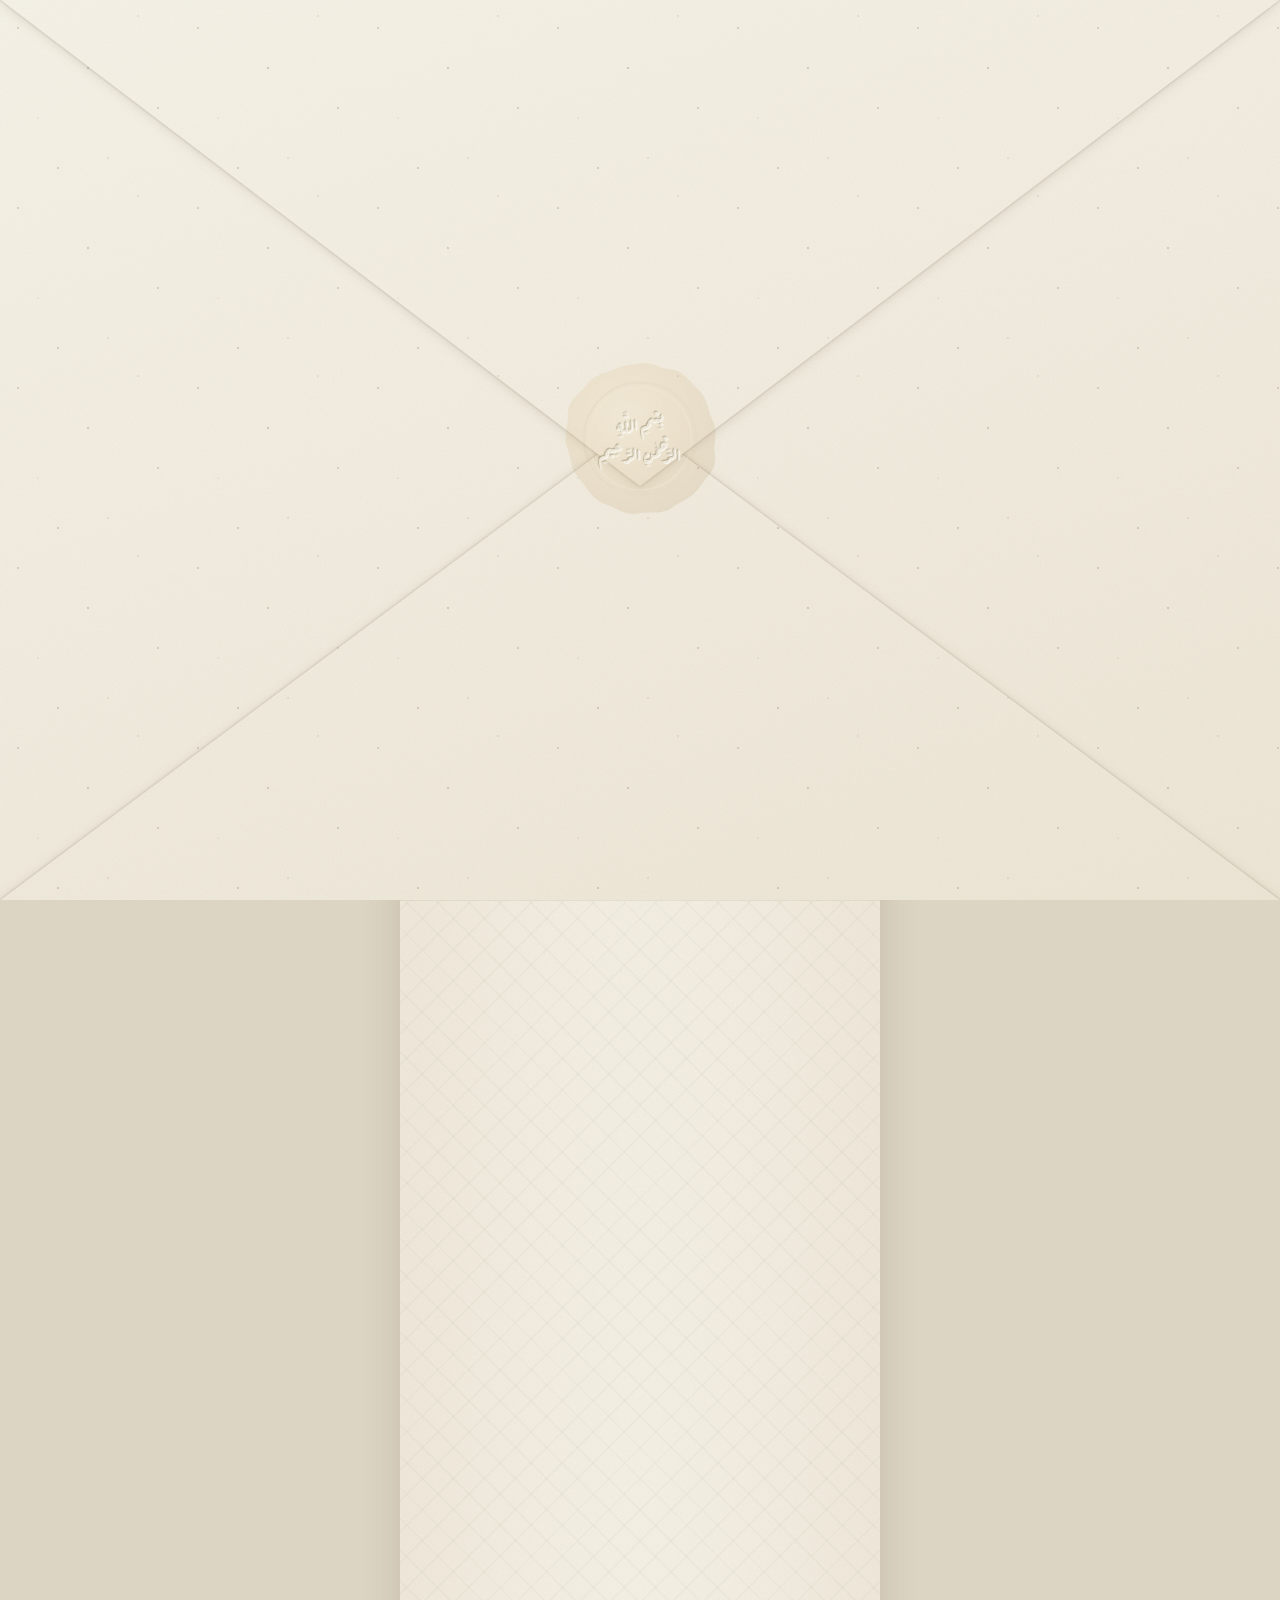
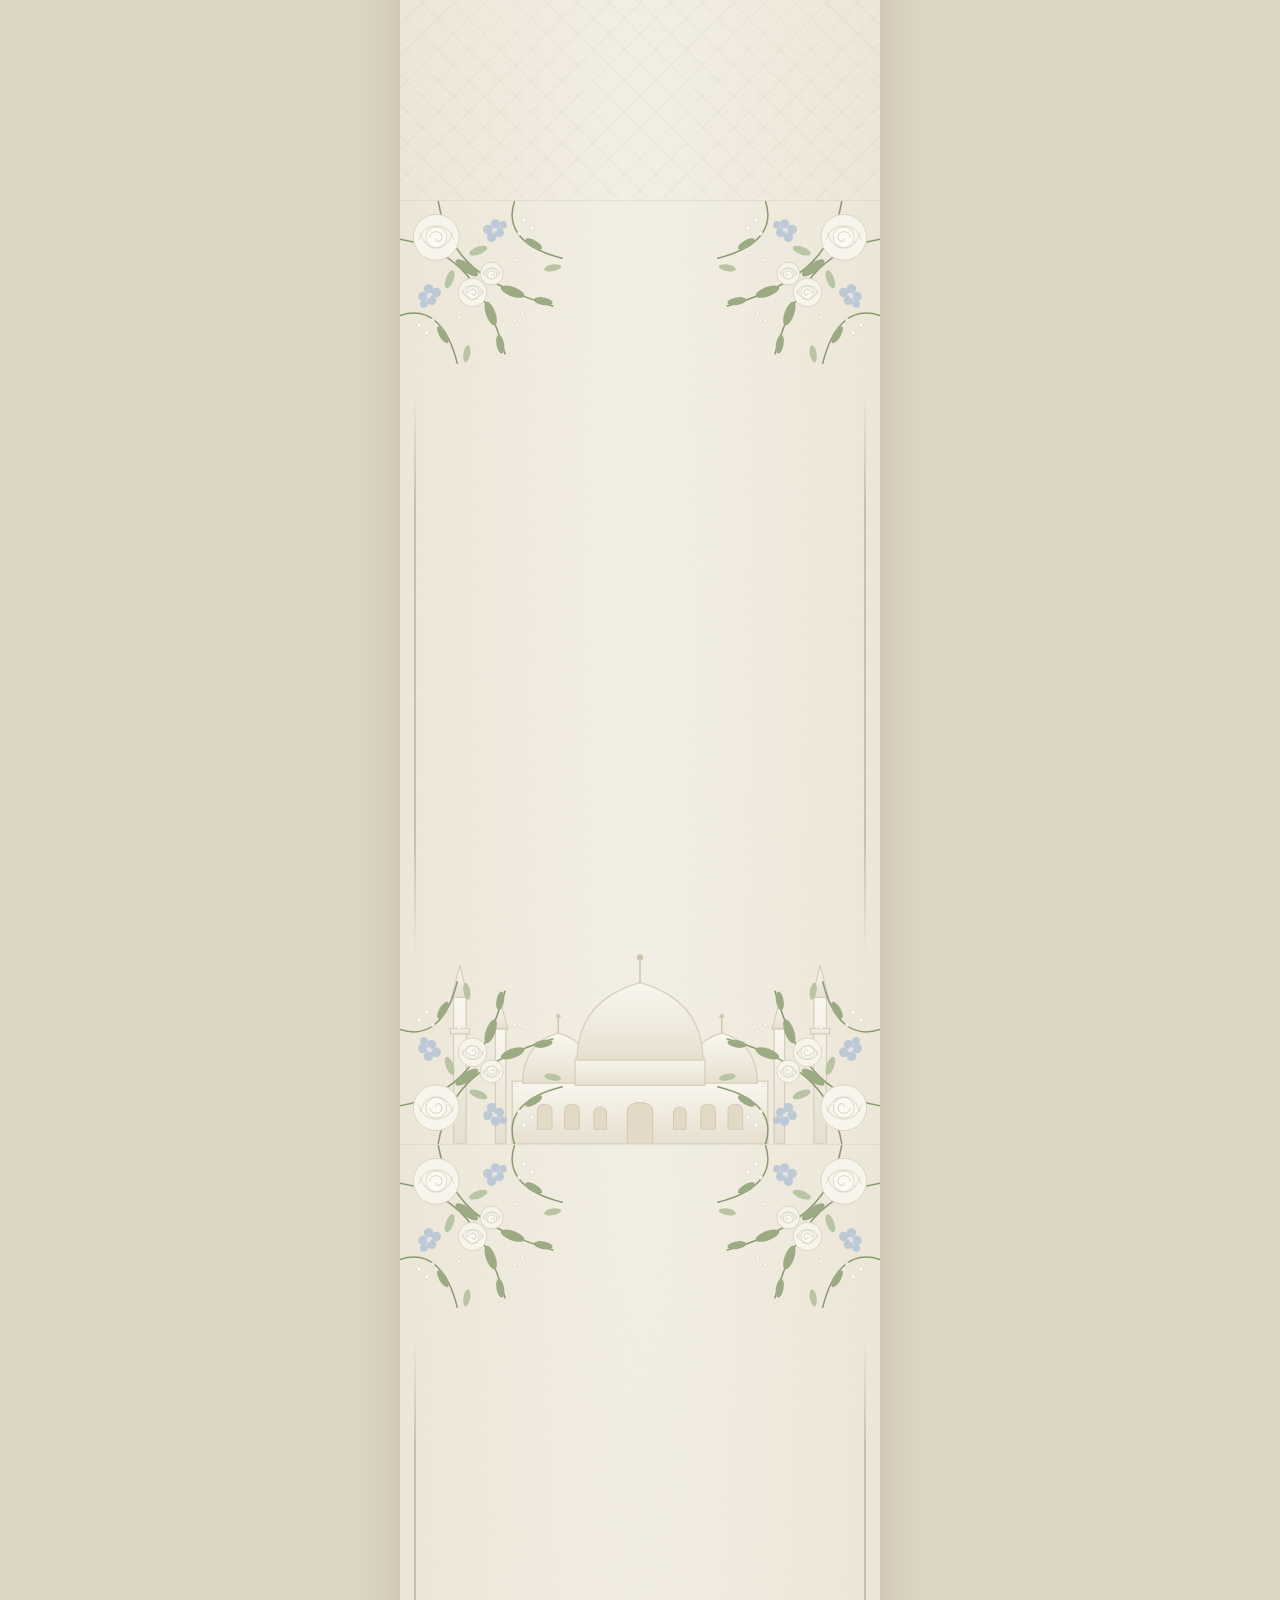
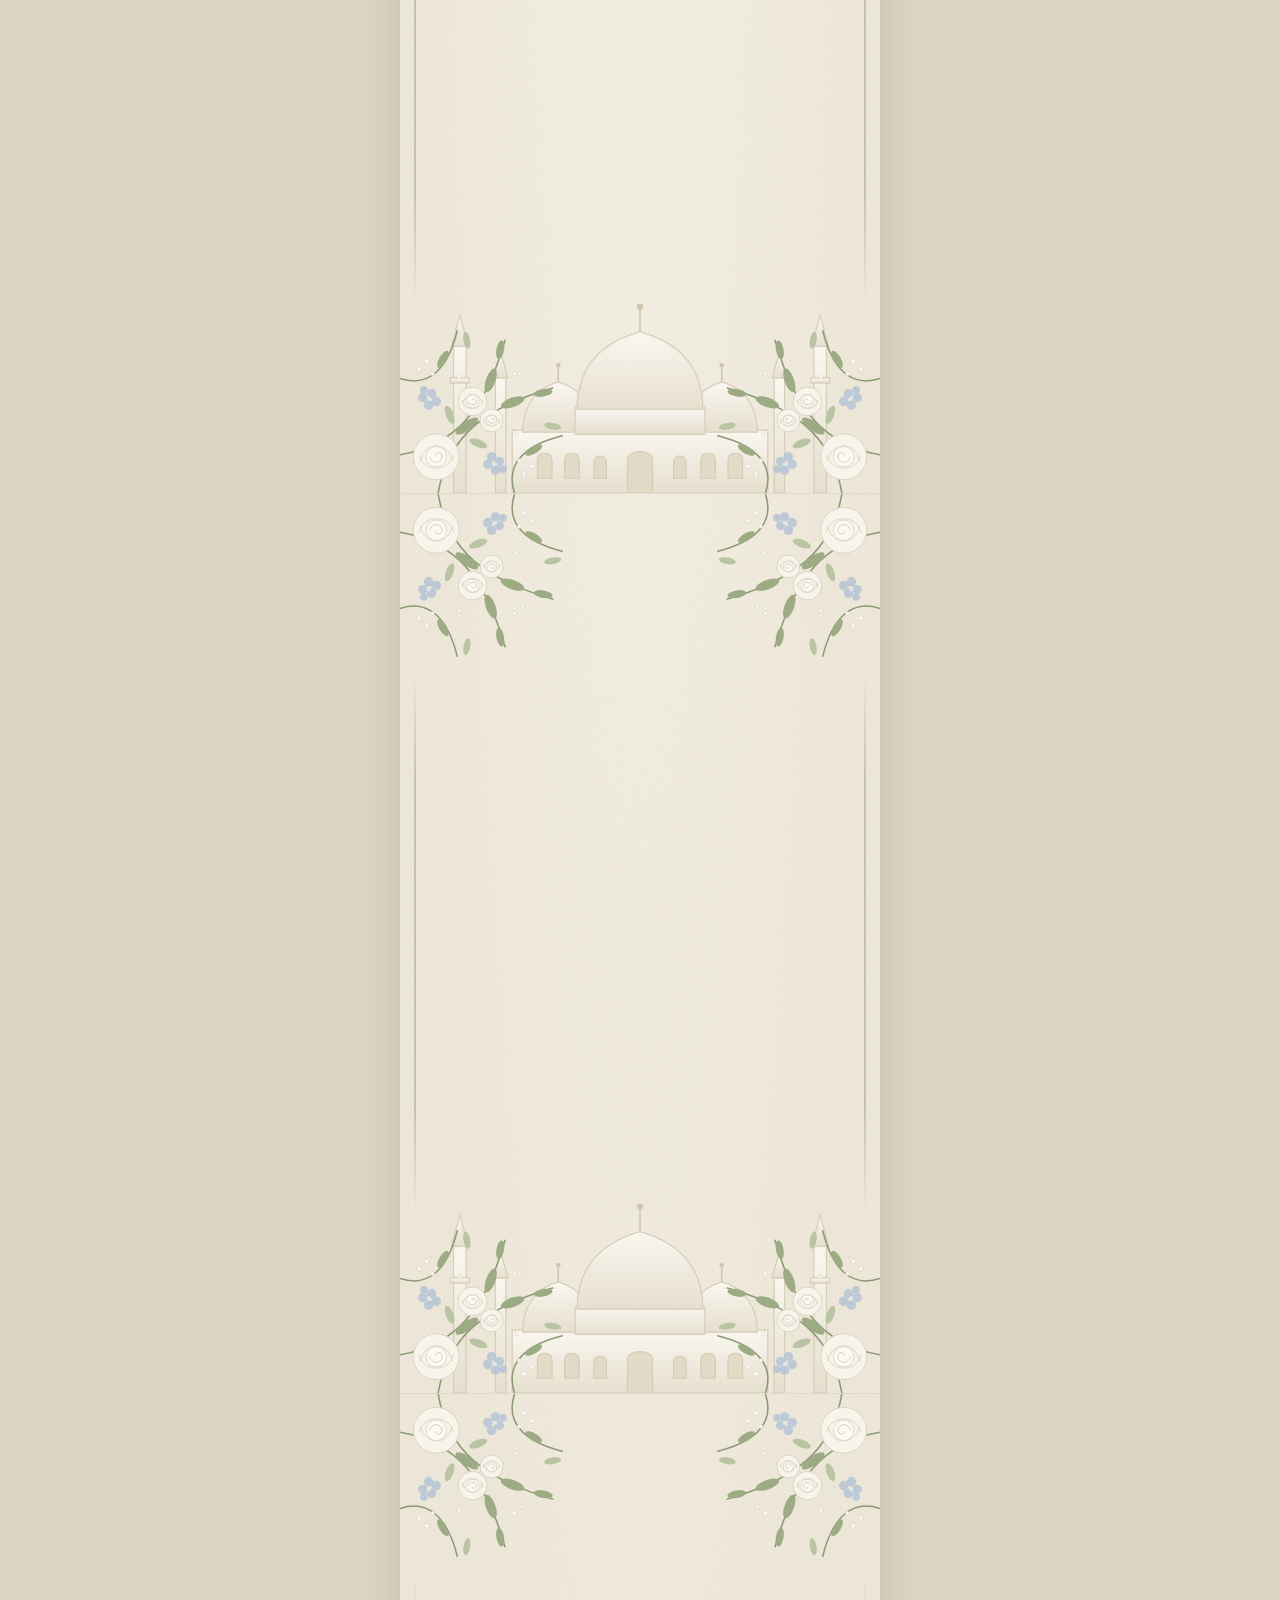
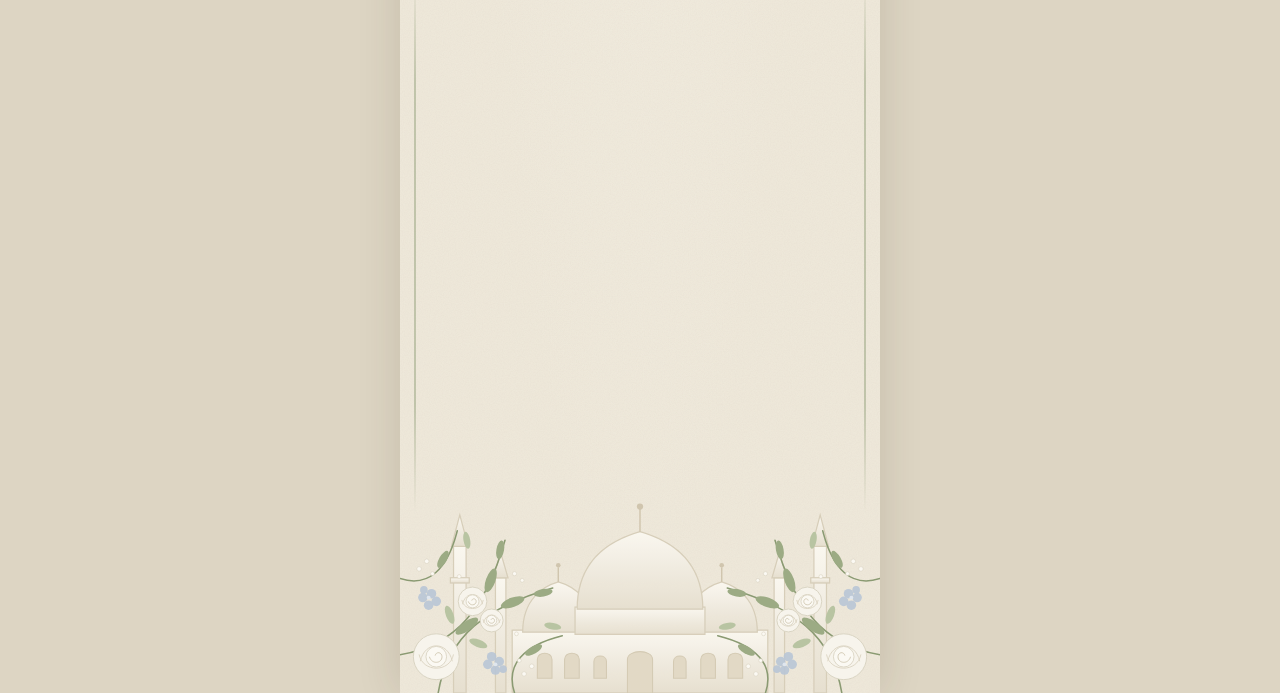
==== index.html @ 8b4df3f0 "Initial commit" ====
<!doctype html>
<html lang="en" translate="no" class="notranslate">
<head>
  <meta charset="utf-8" />
  <meta name="google" content="notranslate" />
  <meta name="viewport" content="width=device-width, initial-scale=1, viewport-fit=cover" />
  <title>Nikah Invitation</title>
  <meta name="description" content="You are invited to our Nikah" />
  <meta name="theme-color" content="#efe9db" />
  <link rel="preconnect" href="https://fonts.googleapis.com" />
  <link rel="preconnect" href="https://fonts.gstatic.com" crossorigin />
  <link href="https://fonts.googleapis.com/css2?family=Amiri:wght@400;700&family=Aref+Ruqaa:wght@400;700&family=Cinzel:wght@500&family=Cormorant+Garamond:ital,wght@0,500;0,600;1,500&family=Great+Vibes&display=swap" rel="stylesheet" />
  <link rel="stylesheet" href="style.css" />
</head>
<body class="locked">

  <!-- Reusable SVG pieces -->
  <svg width="0" height="0" style="position:absolute" aria-hidden="true">
    <defs>
      <!-- Floral corner cluster: vines, leaves, white roses, hydrangeas -->
      <symbol id="corner" viewBox="0 0 220 220">
        <g fill="none" stroke="#8a9a72" stroke-width="1.6" stroke-linecap="round">
          <path d="M0 40 C60 50 90 90 110 160" />
          <path d="M40 0 C50 60 90 90 160 110" />
          <path d="M0 120 C30 110 50 130 60 170" />
          <path d="M120 0 C110 30 130 50 170 60" />
        </g>
        <g fill="#9cab84">
          <ellipse cx="70" cy="70" rx="14" ry="5" transform="rotate(35 70 70)" />
          <ellipse cx="95" cy="118" rx="13" ry="5" transform="rotate(70 95 118)" />
          <ellipse cx="118" cy="95" rx="13" ry="5" transform="rotate(20 118 95)" />
          <ellipse cx="30" cy="50" rx="11" ry="4" transform="rotate(10 30 50)" />
          <ellipse cx="50" cy="30" rx="11" ry="4" transform="rotate(80 50 30)" />
          <ellipse cx="45" cy="140" rx="10" ry="4" transform="rotate(60 45 140)" />
          <ellipse cx="140" cy="45" rx="10" ry="4" transform="rotate(30 140 45)" />
          <ellipse cx="105" cy="150" rx="10" ry="4" transform="rotate(80 105 150)" />
          <ellipse cx="150" cy="105" rx="10" ry="4" transform="rotate(10 150 105)" />
        </g>
        <g fill="#b8c4a2">
          <ellipse cx="82" cy="52" rx="10" ry="4" transform="rotate(-20 82 52)" />
          <ellipse cx="52" cy="82" rx="10" ry="4" transform="rotate(110 52 82)" />
          <ellipse cx="160" cy="70" rx="9" ry="3.5" transform="rotate(-10 160 70)" />
          <ellipse cx="70" cy="160" rx="9" ry="3.5" transform="rotate(100 70 160)" />
        </g>
        <!-- hydrangea clusters -->
        <g fill="#b9c6d6" opacity=".9">
          <circle cx="92" cy="30" r="5"/><circle cx="100" cy="24" r="5"/><circle cx="104" cy="33" r="5"/><circle cx="96" cy="38" r="5"/><circle cx="108" cy="25" r="4"/>
          <circle cx="30" cy="92" r="5"/><circle cx="24" cy="100" r="5"/><circle cx="33" cy="104" r="5"/><circle cx="38" cy="96" r="5"/><circle cx="25" cy="108" r="4"/>
        </g>
        <g fill="#dfe6ee">
          <circle cx="100" cy="30" r="2"/><circle cx="30" cy="100" r="2"/>
        </g>
        <!-- white roses -->
        <g>
          <g transform="translate(38 38)">
            <circle r="24" fill="#f7f4ec" stroke="#d9d3c2" stroke-width="1"/>
            <path d="M-18.0 2.4 C-14.4 -16.8 14.4 -16.8 18.0 2.4" fill="none" stroke="#ddd6c4" stroke-width="1"/>
            <path d="M-16.8 -4.8 C-12.0 16.8 12.0 16.8 16.8 -4.8" fill="none" stroke="#ddd6c4" stroke-width="1"/>
            <circle r="10.8" fill="#fbf9f3" stroke="#d9d3c2" stroke-width=".9"/>
            <path d="M-7.2 0 C-4.8 -8.4 6.0 -7.2 6.0 0 C6.0 4.8 0 6.0 -1.2 1.2" fill="none" stroke="#d3cbb6" stroke-width="1"/>
          </g>
          <g transform="translate(76 96)">
            <circle r="15" fill="#f7f4ec" stroke="#d9d3c2" stroke-width="1"/>
            <path d="M-11.2 1.5 C-9.0 -10.5 9.0 -10.5 11.2 1.5" fill="none" stroke="#ddd6c4" stroke-width="1"/>
            <path d="M-10.5 -3.0 C-7.5 10.5 7.5 10.5 10.5 -3.0" fill="none" stroke="#ddd6c4" stroke-width="1"/>
            <circle r="6.8" fill="#fbf9f3" stroke="#d9d3c2" stroke-width=".9"/>
            <path d="M-4.5 0 C-3.0 -5.2 3.8 -4.5 3.8 0 C3.8 3.0 0 3.8 -0.8 0.8" fill="none" stroke="#d3cbb6" stroke-width="1"/>
          </g>
          <g transform="translate(96 76)">
            <circle r="12" fill="#f7f4ec" stroke="#d9d3c2" stroke-width="1"/>
            <path d="M-9.0 1.2 C-7.2 -8.4 7.2 -8.4 9.0 1.2" fill="none" stroke="#ddd6c4" stroke-width="1"/>
            <path d="M-8.4 -2.4 C-6.0 8.4 6.0 8.4 8.4 -2.4" fill="none" stroke="#ddd6c4" stroke-width="1"/>
            <circle r="5.4" fill="#fbf9f3" stroke="#d9d3c2" stroke-width=".9"/>
            <path d="M-3.6 0 C-2.4 -4.2 3.0 -3.6 3.0 0 C3.0 2.4 0 3.0 -0.6 0.6" fill="none" stroke="#d3cbb6" stroke-width="1"/>
          </g>
        </g>
        <!-- baby's breath -->
        <g fill="#fbf9f3" stroke="#d8d2c0" stroke-width=".6">
          <circle cx="130" cy="20" r="2.4"/><circle cx="138" cy="28" r="2.4"/><circle cx="125" cy="34" r="2"/>
          <circle cx="20" cy="130" r="2.4"/><circle cx="28" cy="138" r="2.4"/><circle cx="34" cy="125" r="2"/>
          <circle cx="120" cy="125" r="2.2"/><circle cx="128" cy="118" r="2"/><circle cx="62" cy="122" r="2"/><circle cx="122" cy="62" r="2"/>
        </g>
      </symbol>

      <!-- Mosque silhouette -->
      <linearGradient id="mosqueFill" x1="0" y1="0" x2="0" y2="1">
        <stop offset="0" stop-color="#fbf8f1"/>
        <stop offset="1" stop-color="#e6dfcf"/>
      </linearGradient>
      <symbol id="mosque" viewBox="0 0 400 210">
        <g fill="url(#mosqueFill)" stroke="#d6cdb8" stroke-width="1.2">
          <!-- minarets -->
          <rect x="22" y="70" width="12" height="140"/><path d="M20 70 L28 40 L36 70Z"/><rect x="19" y="100" width="18" height="5"/>
          <rect x="366" y="70" width="12" height="140"/><path d="M364 70 L372 40 L380 70Z"/><rect x="363" y="100" width="18" height="5"/>
          <rect x="62" y="100" width="10" height="110"/><path d="M60 100 L67 76 L74 100Z"/>
          <rect x="328" y="100" width="10" height="110"/><path d="M326 100 L333 76 L340 100Z"/>
          <!-- base -->
          <rect x="78" y="150" width="244" height="60"/>
          <!-- side domes -->
          <path d="M88 152 C88 120 108 108 122 104 C136 108 156 120 156 152Z"/>
          <path d="M244 152 C244 120 264 108 278 104 C292 108 312 120 312 152Z"/>
          <!-- main dome -->
          <rect x="138" y="128" width="124" height="26"/>
          <path d="M140 130 C140 82 172 64 200 56 C228 64 260 82 260 130Z"/>
        </g>
        <g stroke="#cfc4ac" stroke-width="1.4" fill="none">
          <path d="M200 56 V34"/><path d="M122 104 V90"/><path d="M278 104 V90"/>
        </g>
        <g fill="#cfc4ac">
          <circle cx="200" cy="32" r="3"/><circle cx="122" cy="88" r="2.2"/><circle cx="278" cy="88" r="2.2"/>
        </g>
        <!-- doors & windows -->
        <g fill="#e2d9c5" stroke="#d3c9b2">
          <path d="M188 210 V178 C188 168 212 168 212 178 V210Z"/>
          <path d="M102 196 V178 C102 170 116 170 116 178 V196Z"/><path d="M128 196 V178 C128 170 142 170 142 178 V196Z"/>
          <path d="M258 196 V178 C258 170 272 170 272 178 V196Z"/><path d="M284 196 V178 C284 170 298 170 298 178 V196Z"/>
          <path d="M156 196 V180 C156 173 168 173 168 180 V196Z"/><path d="M232 196 V180 C232 173 244 173 244 180 V196Z"/>
        </g>
      </symbol>

      <!-- Ornamental divider -->
      <symbol id="divider" viewBox="0 0 300 40">
        <g fill="none" stroke="currentColor" stroke-width="2" stroke-linecap="round">
          <path d="M10 20 H118"/><path d="M182 20 H290"/>
          <path d="M150 4 C138 12 138 28 150 36 C162 28 162 12 150 4Z"/>
          <path d="M118 20 C128 10 138 12 142 20 C138 28 128 30 118 20Z"/>
          <path d="M182 20 C172 10 162 12 158 20 C162 28 172 30 182 20Z"/>
        </g>
        <circle cx="150" cy="20" r="3" fill="currentColor"/>
      </symbol>

      <!-- Detail icons -->
      <symbol id="i-calendar" viewBox="0 0 24 24">
        <rect x="3" y="5" width="18" height="16" rx="2.5" fill="currentColor"/><rect x="5" y="10" width="14" height="9" rx="1" fill="#efe9db"/><rect x="7" y="2.5" width="2" height="5" rx="1" fill="currentColor"/><rect x="15" y="2.5" width="2" height="5" rx="1" fill="currentColor"/><g fill="currentColor"><rect x="6.5" y="11.5" width="3" height="2.5"/><rect x="10.5" y="11.5" width="3" height="2.5"/><rect x="14.5" y="11.5" width="3" height="2.5"/><rect x="6.5" y="15" width="3" height="2.5"/><rect x="10.5" y="15" width="3" height="2.5"/><rect x="14.5" y="15" width="3" height="2.5"/></g>
      </symbol>
      <symbol id="i-clock" viewBox="0 0 24 24">
        <g fill="none" stroke="currentColor" stroke-width="2" stroke-linecap="round"><circle cx="12" cy="12" r="9.5"/><path d="M12 6.5V12l3.5 2.5"/></g>
      </symbol>
      <symbol id="i-pin" viewBox="0 0 24 24">
        <path fill="currentColor" d="M12 1.8a7.6 7.6 0 0 0-7.6 7.6c0 5.7 7.6 12.8 7.6 12.8s7.6-7.1 7.6-12.8A7.6 7.6 0 0 0 12 1.8Zm0 10.6a3 3 0 1 1 0-6 3 3 0 0 1 0 6Z"/>
      </symbol>

      <!-- Wax seal edge -->
      <radialGradient id="waxGold" cx="40%" cy="35%" r="70%">
        <stop offset="0" stop-color="#f3d79a"/>
        <stop offset=".45" stop-color="#d4a85a"/>
        <stop offset="1" stop-color="#9c7130"/>
      </radialGradient>
    </defs>
  </svg>

  <!-- ============ ENVELOPE (tap to open) ============ -->
  <div class="envelope" id="envelope" role="button" tabindex="0" aria-label="Tap to open the invitation">
    <div class="flap-wrap left"><div class="flap"></div></div>
    <div class="flap-wrap right"><div class="flap"></div></div>
    <div class="flap-wrap bottom"><div class="flap"></div></div>
    <div class="flap-wrap top"><div class="flap"></div></div>

    <div class="seal-area">
      <div class="seal" id="seal">
        <svg viewBox="0 0 200 200" class="seal-wax">
          <path fill="url(#waxGold)" d="M100 6 C116 4 126 14 140 14 C156 16 162 30 174 40 C186 52 184 66 192 80 C198 96 190 108 194 122 C196 140 182 148 174 162 C164 176 150 178 138 188 C122 196 110 190 96 194 C80 196 70 186 56 182 C40 176 34 162 24 150 C12 136 14 122 8 108 C4 92 12 80 10 66 C12 50 26 44 34 32 C46 18 60 18 72 12 C82 8 90 8 100 6Z"/>
          <circle cx="100" cy="100" r="70" fill="none" stroke="#a87b36" stroke-width="3" opacity=".7"/>
          <circle cx="100" cy="100" r="64" fill="none" stroke="#f5dca3" stroke-width="1.5" opacity=".6"/>
        </svg>
        <span class="seal-text" lang="ar" dir="rtl">بِسْمِ اللَّهِ<br>الرَّحْمَٰنِ الرَّحِيمِ</span>
      </div>
      <p class="tap-hint">Tap to open</p>
      <svg class="hint-divider"><use href="#divider"/></svg>
    </div>
  </div>

  <!-- ============ INVITATION ============ -->
  <main class="invite" id="invite">

    <!-- 1. Bismillah + Quran 78:8 -->
    <section class="page framed">
      <div class="frame" aria-hidden="true">
        <svg class="c tl"><use href="#corner"/></svg><svg class="c tr"><use href="#corner"/></svg>
        <svg class="c bl"><use href="#corner"/></svg><svg class="c br"><use href="#corner"/></svg>
      </div>
      <div class="content">
        <p class="ar bismillah reveal" lang="ar" dir="rtl">بِسْمِ اللَّهِ الرَّحْمَٰنِ الرَّحِيمِ</p>
        <p class="ar ar-xl reveal" lang="ar" dir="rtl">وَخَلَقْنَاكُمْ أَزْوَاجًا</p>
        <p class="body reveal">And We created you in pairs<br>Quran 78:8</p>
        <p class="script tagline reveal">Join us as two hearts become one.</p>
      </div>
      <svg class="mosque" aria-hidden="true"><use href="#mosque"/></svg>
    </section>

    <!-- 2. The Nikah of -->
    <section class="page arch-page">
      <div class="arch reveal">
        <svg class="arch-flowers l" aria-hidden="true"><use href="#corner"/></svg>
        <svg class="arch-flowers r" aria-hidden="true"><use href="#corner"/></svg>
        <div class="arch-inner">
          <p class="ar ar-lg reveal" lang="ar" dir="rtl">فِي الدُّنْيَا وَالْآخِرَةِ</p>
          <p class="body small reveal">“In this world and<br>the hereafter”</p>
          <p class="caps reveal" data-only="nikah">The Nikah of</p>
          <p class="caps reveal" data-only="walima">The Walima of</p>
          <div class="names reveal">
            <span class="script name" data-field="groom"></span>
            <span class="parent" data-field="groomParents"></span>
            <span class="script amp">&amp;</span>
            <span class="script name" data-field="bride"></span>
            <span class="parent" data-field="brideParents"></span>
          </div>
          <p class="save-date reveal" data-only="nikah" data-field="nikah.dateText"></p>
          <p class="save-date reveal" data-only="walima" data-field="walima.dateText"></p>
        </div>
      </div>
    </section>

    <!-- 3. Nikah: date, time, venue (not shown on /walima) -->
    <section class="page framed" data-only="nikah">
      <div class="frame" aria-hidden="true">
        <svg class="c tl"><use href="#corner"/></svg><svg class="c tr"><use href="#corner"/></svg>
        <svg class="c bl"><use href="#corner"/></svg><svg class="c br"><use href="#corner"/></svg>
      </div>
      <div class="content details">
        <p class="ar ar-xl reveal" lang="ar" dir="rtl">إِنْ شَاءَ اللَّهُ</p>
        <h2 class="script event-title reveal">Nikah</h2>

        <div class="detail reveal">
          <svg class="icon"><use href="#i-calendar"/></svg>
          <p data-field="nikah.dateText"></p>
        </div>
        <div class="detail reveal">
          <svg class="icon"><use href="#i-clock"/></svg>
          <p data-field="nikah.timeText"></p>
        </div>
        <div class="detail reveal">
          <svg class="icon"><use href="#i-pin"/></svg>
          <p data-field="nikah.venue"></p>
          <a class="btn" data-field-href="nikah.mapUrl" target="_blank" rel="noopener">View on map</a>
        </div>
      </div>
      <svg class="mosque" aria-hidden="true"><use href="#mosque"/></svg>
    </section>

    <!-- 4. Walima: date, time, venue -->
    <section class="page framed">
      <div class="frame" aria-hidden="true">
        <svg class="c tl"><use href="#corner"/></svg><svg class="c tr"><use href="#corner"/></svg>
        <svg class="c bl"><use href="#corner"/></svg><svg class="c br"><use href="#corner"/></svg>
      </div>
      <div class="content details">
        <svg class="divider reveal" aria-hidden="true" data-only="nikah"><use href="#divider"/></svg>
        <p class="ar ar-xl reveal" lang="ar" dir="rtl" data-only="walima">إِنْ شَاءَ اللَّهُ</p>
        <h2 class="script event-title reveal">Walima Ceremony</h2>
        <p class="body small reveal">Your presence will make our joy complete</p>

        <div class="detail reveal">
          <svg class="icon"><use href="#i-calendar"/></svg>
          <p data-field="walima.dateText"></p>
        </div>
        <div class="detail reveal">
          <svg class="icon"><use href="#i-clock"/></svg>
          <p data-field="walima.timeText"></p>
        </div>
        <div class="detail reveal">
          <svg class="icon"><use href="#i-pin"/></svg>
          <p data-field="walima.venue"></p>
          <a class="btn" data-field-href="walima.mapUrl" target="_blank" rel="noopener">View on map</a>
        </div>
      </div>
      <svg class="mosque" aria-hidden="true"><use href="#mosque"/></svg>
    </section>

    <!-- 5. Countdown (to the Nikah, or to the Walima on /walima) -->
    <section class="page framed countdown-page">
      <div class="frame" aria-hidden="true">
        <svg class="c tl"><use href="#corner"/></svg><svg class="c tr"><use href="#corner"/></svg>
        <svg class="c bl"><use href="#corner"/></svg><svg class="c br"><use href="#corner"/></svg>
      </div>
      <div class="content">
        <h2 class="script event-title reveal">The Celebration Begins</h2>
        <svg class="divider reveal" aria-hidden="true"><use href="#divider"/></svg>
        <div class="countdown reveal" aria-label="Countdown to the celebration">
          <div><b id="cd-d">0</b><span>Days</span></div>
          <div><b id="cd-h">00</b><span>Hours</span></div>
          <div><b id="cd-m">00</b><span>Minutes</span></div>
          <div><b id="cd-s">00</b><span>Seconds</span></div>
        </div>
      </div>
      <svg class="mosque" aria-hidden="true"><use href="#mosque"/></svg>
    </section>

    <!-- 6. Duas -->
    <section class="page framed">
      <div class="frame" aria-hidden="true">
        <svg class="c tl"><use href="#corner"/></svg><svg class="c tr"><use href="#corner"/></svg>
        <svg class="c bl"><use href="#corner"/></svg><svg class="c br"><use href="#corner"/></svg>
      </div>
      <div class="content">
        <p class="ar ar-lg reveal" lang="ar" dir="rtl">بَارَكَ اللَّهُ لَكُمَا وَبَارَكَ عَلَيْكُمَا<br>وَجَمَعَ بَيْنَكُمَا فِي خَيْرٍ</p>
        <p class="body reveal">May Allah bless you, shower His blessings upon you and join you together in goodness</p>
        <svg class="divider reveal" aria-hidden="true"><use href="#divider"/></svg>
        <p class="ar ar-xl reveal" lang="ar" dir="rtl">جَزَاكُمُ اللَّهُ خَيْرًا</p>
        <p class="body reveal">Please keep the couple in your duas</p>
      </div>
      <svg class="mosque" aria-hidden="true"><use href="#mosque"/></svg>
    </section>
  </main>

  <button class="scroll-arrow" id="scrollArrow" aria-label="Scroll down" hidden>
    <svg viewBox="0 0 24 24" fill="none" stroke="currentColor" stroke-width="2" stroke-linecap="round" stroke-linejoin="round"><path d="M6 9l6 6 6-6"/></svg>
  </button>

  <!-- Background music: put a file at assets/music.mp3 (button hides itself if missing) -->
  <audio id="music" src="assets/music.mp3" loop preload="auto"></audio>
  <button class="music-btn" id="musicBtn" aria-label="Pause music" hidden>
    <svg class="i-pause" viewBox="0 0 24 24"><rect x="6" y="5" width="4" height="14" rx="1"/><rect x="14" y="5" width="4" height="14" rx="1"/></svg>
    <svg class="i-play" viewBox="0 0 24 24"><path d="M8 5v14l11-7z"/></svg>
  </button>

  <script src="script.js"></script>
</body>
</html>
---- style.css ----
:root {
  --cream: #efe9db;
  --cream-light: #f6f2e8;
  --paper: #ece6d6;
  --green: #3f6140;
  --green-soft: #5f7a55;
  --sage: #8a9a72;
  --line: #cfc6b0;
  --gold: #c99a4e;

  --f-ar: "Amiri", serif;
  --f-ar-callig: "Aref Ruqaa", "Amiri", serif;
  --f-script: "Great Vibes", cursive;
  --f-serif: "Cormorant Garamond", Georgia, serif;
  --f-caps: "Cinzel", serif;

  /* soft paper grain */
  --grain: url("data:image/svg+xml,%3Csvg xmlns='http://www.w3.org/2000/svg' width='240' height='240'%3E%3Cfilter id='n'%3E%3CfeTurbulence type='fractalNoise' baseFrequency='.85' numOctaves='3' stitchTiles='stitch'/%3E%3CfeColorMatrix values='0 0 0 0 .45 0 0 0 0 .4 0 0 0 0 .3 0 0 0 .09 0'/%3E%3C/filter%3E%3Crect width='100%25' height='100%25' filter='url(%23n)'/%3E%3C/svg%3E");
  /* sparse dark speckles like recycled paper */
  --speckle: url("data:image/svg+xml,%3Csvg xmlns='http://www.w3.org/2000/svg' width='180' height='180'%3E%3Cg fill='%237a6f5a' opacity='.35'%3E%3Ccircle cx='20' cy='30' r='.9'/%3E%3Ccircle cx='140' cy='18' r='.7'/%3E%3Ccircle cx='90' cy='70' r='1.1'/%3E%3Ccircle cx='40' cy='120' r='.6'/%3E%3Ccircle cx='160' cy='110' r='.9'/%3E%3Ccircle cx='110' cy='160' r='.7'/%3E%3Ccircle cx='60' cy='170' r='1'/%3E%3C/g%3E%3C/svg%3E");
}

* { box-sizing: border-box; margin: 0; padding: 0; }

html { scroll-behavior: smooth; }

body {
  background: #ddd5c3;
  color: var(--green);
  font-family: var(--f-serif);
  -webkit-font-smoothing: antialiased;
  overflow-x: hidden;
}
body.locked { overflow: hidden; height: 100svh; }

/* ================= ENVELOPE ================= */
.envelope {
  position: fixed;
  inset: 0;
  z-index: 50;
  cursor: pointer;
  overflow: hidden;
  -webkit-tap-highlight-color: transparent;
  outline: none;
}
.flap-wrap {
  position: absolute;
  inset: 0;
  filter: drop-shadow(0 0 1.5px rgba(80, 65, 40, .28)) drop-shadow(0 2px 6px rgba(80, 65, 40, .12));
  transition: transform 1.3s cubic-bezier(.7, 0, .25, 1);
  will-change: transform;
}
.flap {
  position: absolute;
  inset: -2px;
  background: var(--grain), var(--speckle), linear-gradient(160deg, var(--cream-light), var(--paper));
}
.flap-wrap.left   .flap { clip-path: polygon(0 0, 52% 50%, 0 100%); }
.flap-wrap.right  .flap { clip-path: polygon(100% 0, 48% 50%, 100% 100%); }
.flap-wrap.bottom .flap { clip-path: polygon(0 100%, 50% 47%, 100% 100%); background-color: var(--paper); }
.flap-wrap.top    .flap { clip-path: polygon(0 0, 100% 0, 50% 54%); }
.flap-wrap.left, .flap-wrap.right { z-index: 1; }
.flap-wrap.bottom { z-index: 2; }
.flap-wrap.top { z-index: 3; }

.seal-area {
  position: absolute;
  z-index: 5;
  left: 50%;
  top: 54%;
  transform: translate(-50%, -50%);
  display: flex;
  flex-direction: column;
  align-items: center;
  gap: 18px;
  transition: opacity .6s ease .5s;
}
.seal {
  position: relative;
  width: clamp(120px, 34vw, 160px);
  aspect-ratio: 1;
  display: grid;
  place-items: center;
  filter: drop-shadow(0 6px 10px rgba(90, 60, 20, .35));
  transition: filter .9s ease, transform .9s ease;
  animation: breathe 2.8s ease-in-out infinite;
}
.seal-wax { position: absolute; inset: 0; width: 100%; height: 100%; transition: opacity .9s ease; }
.seal-text {
  position: relative;
  font-family: var(--f-ar-callig);
  font-size: clamp(15px, 4.4vw, 20px);
  line-height: 1.5;
  text-align: center;
  color: #7a5520;
  text-shadow: 0 1px 0 rgba(255, 236, 190, .7), 0 -1px 0 rgba(90, 55, 10, .35);
  transition: color .9s ease, text-shadow .9s ease;
}
.tap-hint {
  font-family: var(--f-serif);
  font-size: clamp(20px, 5.5vw, 26px);
  color: #5b5444;
  letter-spacing: .02em;
  margin-top: 14px;
}
.hint-divider { width: 180px; height: 24px; color: #8d8470; margin-top: -10px; }

@keyframes breathe {
  0%, 100% { transform: scale(1); }
  50% { transform: scale(1.04); }
}

/* step 1: seal melts into an embossed paper seal */
.envelope.opening .seal { animation: none; filter: drop-shadow(0 0 0 transparent); }
.envelope.opening .seal-wax { opacity: .12; }
.envelope.opening .seal-text {
  color: var(--paper);
  text-shadow: 1px 1px 1px rgba(255, 255, 255, .8), -1px -1px 1px rgba(90, 75, 50, .35);
}
.envelope.opening .tap-hint,
.envelope.opening .hint-divider { opacity: 0; transition: opacity .4s ease; }

/* step 2: flaps slide away */
.envelope.open .seal-area { opacity: 0; transition-delay: 0s; }
.envelope.open .flap-wrap.top    { transform: translateY(-105%); }
.envelope.open .flap-wrap.bottom { transform: translateY(105%); transition-delay: .08s; }
.envelope.open .flap-wrap.left   { transform: translateX(-105%); transition-delay: .16s; }
.envelope.open .flap-wrap.right  { transform: translateX(105%); transition-delay: .16s; }
.envelope.gone { display: none; }

/* ================= INVITATION ================= */
.invite {
  max-width: 480px;
  margin: 0 auto;
  background: var(--grain), radial-gradient(ellipse at 50% 40%, var(--cream-light), var(--cream) 70%);
  box-shadow: 0 0 40px rgba(60, 50, 30, .15);
}
.page {
  position: relative;
  min-height: 100svh;
  overflow: hidden;
  display: flex;
  flex-direction: column;
  align-items: center;
  justify-content: flex-start;
  text-align: center;
  padding: 16vh 28px 0;
}
.page + .page { border-top: 1px solid rgba(138, 154, 114, .15); }
.content {
  position: relative;
  z-index: 2;
  width: 100%;
  display: flex;
  flex-direction: column;
  align-items: center;
  gap: 14px;
  padding-bottom: calc(min(46vw, 220px) + 40px); /* room for the mosque */
}

/* floral frame */
.frame { position: absolute; inset: 0; pointer-events: none; z-index: 3; }
.frame .c { position: absolute; width: min(46vw, 210px); height: min(46vw, 210px); }
.frame .tl { top: 0; left: 0; }
.frame .tr { top: 0; right: 0; transform: scaleX(-1); }
.frame .bl { bottom: 0; left: 0; transform: scaleY(-1); }
.frame .br { bottom: 0; right: 0; transform: scale(-1, -1); }
.frame::before, .frame::after {
  /* thin vine running down each side */
  content: "";
  position: absolute;
  top: 20%; bottom: 20%;
  width: 2px;
  background: linear-gradient(transparent, var(--sage) 20%, var(--sage) 80%, transparent);
  opacity: .45;
}
.frame::before { left: 14px; }
.frame::after { right: 14px; }

.mosque {
  position: absolute;
  z-index: 1;
  bottom: 0;
  left: 50%;
  transform: translateX(-50%);
  width: min(92%, 420px);
  height: min(46vw, 220px);
  opacity: .95;
}

/* typography */
.ar { font-family: var(--f-ar); color: var(--green); line-height: 1.6; }
.bismillah { font-family: var(--f-ar-callig); font-size: clamp(22px, 6vw, 28px); margin-bottom: 18px; }
.ar-xl { font-family: var(--f-ar-callig); font-size: clamp(42px, 12vw, 58px); line-height: 1.4; }
.ar-lg { font-family: var(--f-ar-callig); font-size: clamp(28px, 8vw, 38px); line-height: 1.5; }
.body { font-size: clamp(20px, 5.4vw, 24px); font-weight: 500; color: var(--green-soft); line-height: 1.35; max-width: 22em; }
.body.small { font-size: clamp(17px, 4.6vw, 20px); }
.script { font-family: var(--f-script); color: var(--green); }
.tagline { font-size: clamp(34px, 9.5vw, 44px); line-height: 1.25; margin-top: 9vh; }
.caps { font-family: var(--f-caps); font-size: clamp(20px, 5.6vw, 26px); letter-spacing: .04em; margin-top: 22px; }
.names { display: flex; flex-direction: column; align-items: center; }
.names .name { font-size: clamp(44px, 12.5vw, 60px); line-height: 1.15; }
.names .amp { font-size: clamp(36px, 10vw, 48px); line-height: 1.2; margin-top: 6px; }
.names .parent {
  font-family: var(--f-serif);
  font-style: italic;
  font-size: clamp(16px, 4.4vw, 19px);
  color: var(--green-soft);
  opacity: .9;
}

/* arch page */
.arch-page {
  justify-content: center;
  padding: 7vh 20px;
  background:
    repeating-linear-gradient(45deg, rgba(138, 154, 114, .05) 0 2px, transparent 2px 22px),
    repeating-linear-gradient(-45deg, rgba(138, 154, 114, .05) 0 2px, transparent 2px 22px);
}
.arch {
  position: relative;
  width: 100%;
  max-width: 400px;
  min-height: 84svh;
  border-radius: 50% 50% 18px 18px / 26% 26% 18px 18px;
  background: var(--grain), linear-gradient(var(--cream-light), #ece5d4);
  border: 1.5px solid var(--line);
  box-shadow: inset 0 0 0 8px var(--cream-light), inset 0 0 0 9.5px var(--line), 0 10px 30px rgba(70, 60, 40, .12);
  display: flex;
  align-items: center;
  justify-content: center;
  padding: 18% 26px 40px;
}
.arch-inner { position: relative; z-index: 2; display: flex; flex-direction: column; align-items: center; gap: 10px; }
.arch-flowers { position: absolute; width: 150px; height: 150px; z-index: 1; opacity: .95; }
.arch-flowers.l { top: 22%; left: -28px; transform: rotate(-30deg); }
.arch-flowers.r { top: 22%; right: -28px; transform: scaleX(-1) rotate(-30deg); }

/* details page */
.details { gap: 22px; }
.details .ar-xl { margin-bottom: -10px; }
.event-title { font-weight: 400; font-size: clamp(40px, 11vw, 52px); line-height: 1.2; margin-bottom: 4px; }
.details .divider { margin: 0; }

/* Nikah date under the names */
.save-date {
  margin-top: 18px;
  padding: 8px 18px;
  border-top: 1px solid var(--line);
  border-bottom: 1px solid var(--line);
  font-family: var(--f-caps);
  font-size: clamp(14px, 3.8vw, 16px);
  letter-spacing: .1em;
  text-transform: uppercase;
  color: var(--green-soft);
}

.countdown-page .content { justify-content: center; flex: 1; }
.detail { display: flex; flex-direction: column; align-items: center; gap: 10px; }
.detail p { font-size: clamp(21px, 5.8vw, 26px); font-weight: 600; letter-spacing: .03em; color: var(--green-soft); }
.icon { width: 46px; height: 46px; color: var(--green-soft); }
.btn {
  margin-top: 4px;
  font-family: var(--f-caps);
  font-size: 13px;
  letter-spacing: .12em;
  text-transform: uppercase;
  color: var(--green);
  text-decoration: none;
  padding: 9px 20px;
  border: 1px solid var(--sage);
  border-radius: 999px;
  background: rgba(255, 255, 255, .35);
}
.btn:active { background: rgba(138, 154, 114, .2); }

.countdown {
  display: flex;
  gap: clamp(10px, 4vw, 22px);
  margin-top: 10px;
  padding: 16px 20px;
  border-top: 1px solid var(--line);
  border-bottom: 1px solid var(--line);
}
.countdown div { display: flex; flex-direction: column; align-items: center; min-width: 48px; }
.countdown b { font-family: var(--f-serif); font-weight: 600; font-size: clamp(28px, 8vw, 36px); color: var(--green); }
.countdown span { font-size: 14px; letter-spacing: .08em; color: var(--green-soft); }

.divider { width: 200px; height: 28px; color: var(--green-soft); margin: 18px 0; }

/* scroll-down arrow */
.scroll-arrow {
  position: fixed; z-index: 40; left: 50%; bottom: 22px;
  width: 46px; height: 46px; margin-left: -23px; border-radius: 50%;
  border: 1.5px solid var(--sage);
  background: rgba(246, 242, 232, .85);
  color: var(--green);
  display: grid; place-items: center;
  box-shadow: 0 4px 14px rgba(60, 50, 30, .18);
  cursor: pointer;
  -webkit-tap-highlight-color: transparent;
  animation: bounce 1.8s ease-in-out infinite;
  transition: opacity .4s ease;
}
.scroll-arrow[hidden] { display: none; }
.scroll-arrow.faded { opacity: 0; pointer-events: none; }
.scroll-arrow svg { width: 24px; height: 24px; }
@keyframes bounce { 0%, 100% { transform: translateY(0); } 50% { transform: translateY(7px); } }

/* reveal on scroll */
.reveal { opacity: 0; transform: translateY(22px); transition: opacity 1s ease, transform 1s ease; }
.reveal.in { opacity: 1; transform: none; }

/* music button */
.music-btn {
  position: fixed; z-index: 40; right: 18px; bottom: 22px;
  width: 50px; height: 50px; border-radius: 50%; border: 0;
  background: #6d7a4f; color: #f6f2e8; display: grid; place-items: center;
  box-shadow: 0 4px 14px rgba(40, 50, 25, .35); cursor: pointer;
}
.music-btn[hidden] { display: none; }
.music-btn svg { width: 22px; height: 22px; fill: currentColor; }
.music-btn .i-play { display: none; }
.music-btn.paused .i-play { display: block; }
.music-btn.paused .i-pause { display: none; }

@media (prefers-reduced-motion: reduce) {
  .seal, .scroll-arrow { animation: none; }
  .reveal { transition: none; opacity: 1; transform: none; }
  .flap-wrap { transition-duration: .4s; }
}
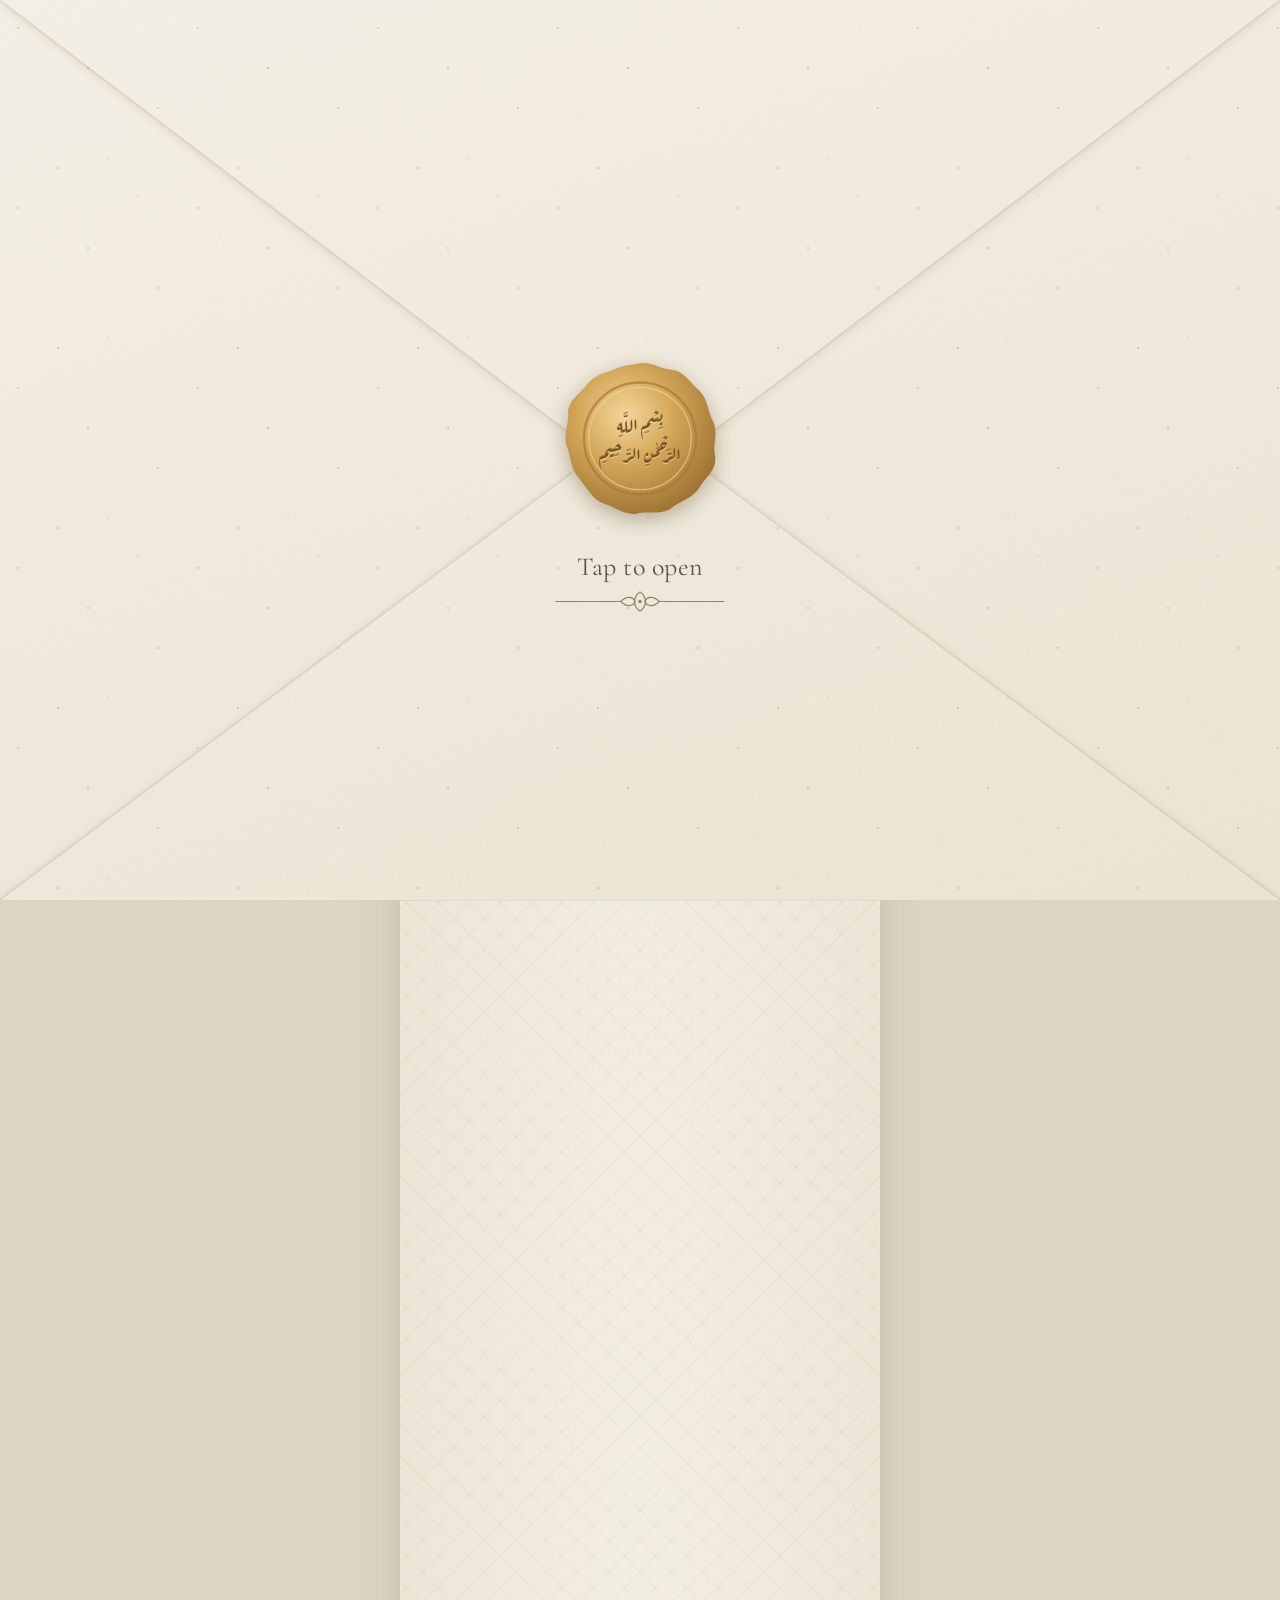
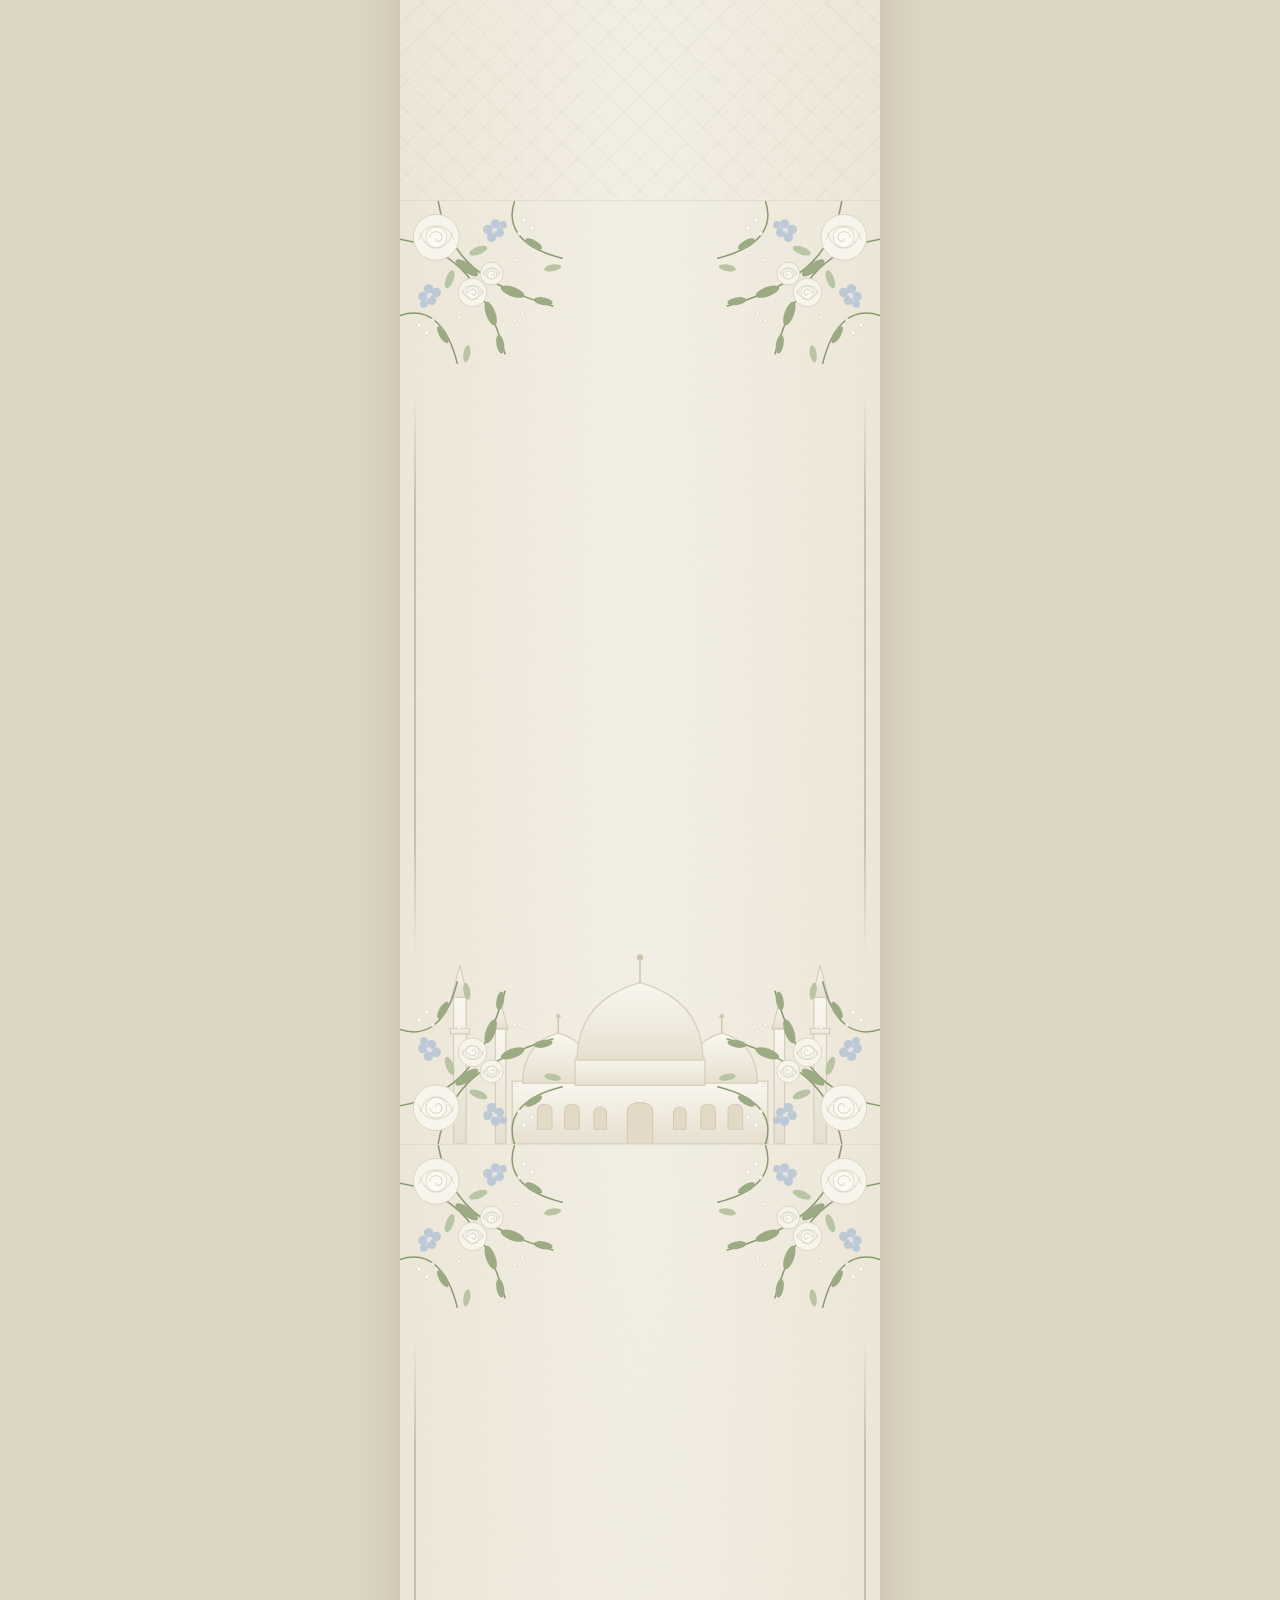
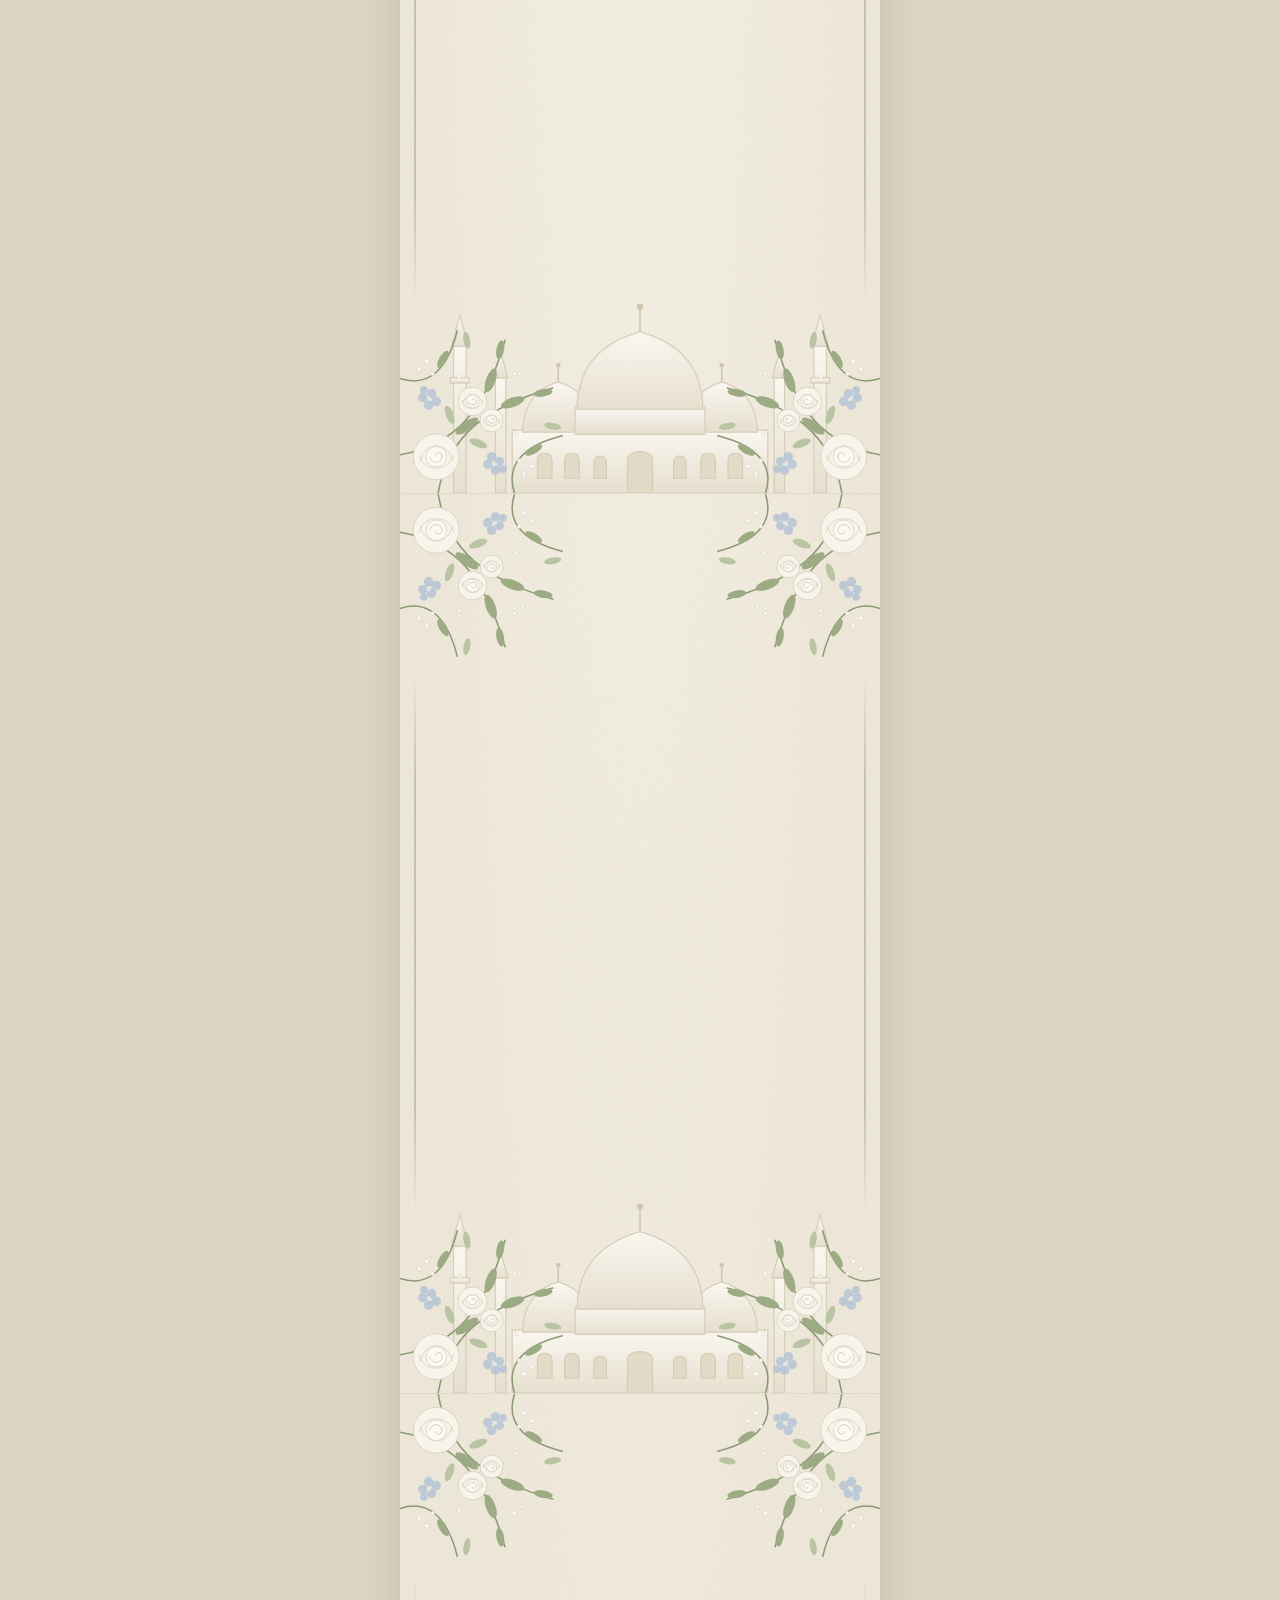
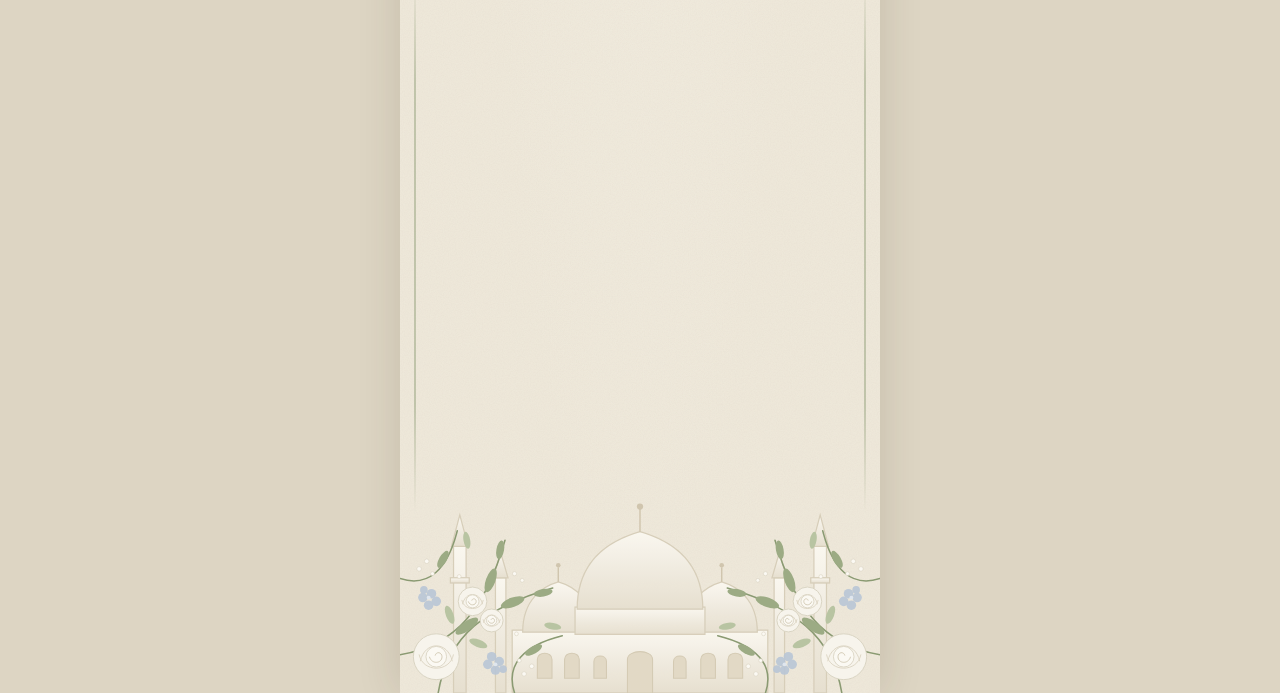
==== commit 29986816: "added assets" ====
--- a/index.html
+++ b/index.html
@@ -7,6 +7,16 @@
   <title>Nikah Invitation</title>
   <meta name="description" content="You are invited to our Nikah" />
   <meta name="theme-color" content="#efe9db" />
+
+  <!-- Link preview (WhatsApp, Facebook, etc.). URLs must be absolute: update them if the site address changes -->
+  <meta property="og:type" content="website" />
+  <meta property="og:url" content="https://mdhusainthekiya.github.io/invite/" />
+  <meta property="og:title" content="The Nikah of Husain &amp; Alisha" />
+  <meta property="og:description" content="Saturday, 02 Jan 2027 · Minara Masjid, Mumbai. Tap to open your invitation." />
+  <meta property="og:image" content="https://mdhusainthekiya.github.io/invite/assets/preview.jpg" />
+  <meta property="og:image:width" content="1200" />
+  <meta property="og:image:height" content="630" />
+  <meta name="twitter:card" content="summary_large_image" />
   <link rel="preconnect" href="https://fonts.googleapis.com" />
   <link rel="preconnect" href="https://fonts.gstatic.com" crossorigin />
   <link href="https://fonts.googleapis.com/css2?family=Amiri:wght@400;700&family=Aref+Ruqaa:wght@400;700&family=Cinzel:wght@500&family=Cormorant+Garamond:ital,wght@0,500;0,600;1,500&family=Great+Vibes&display=swap" rel="stylesheet" />
